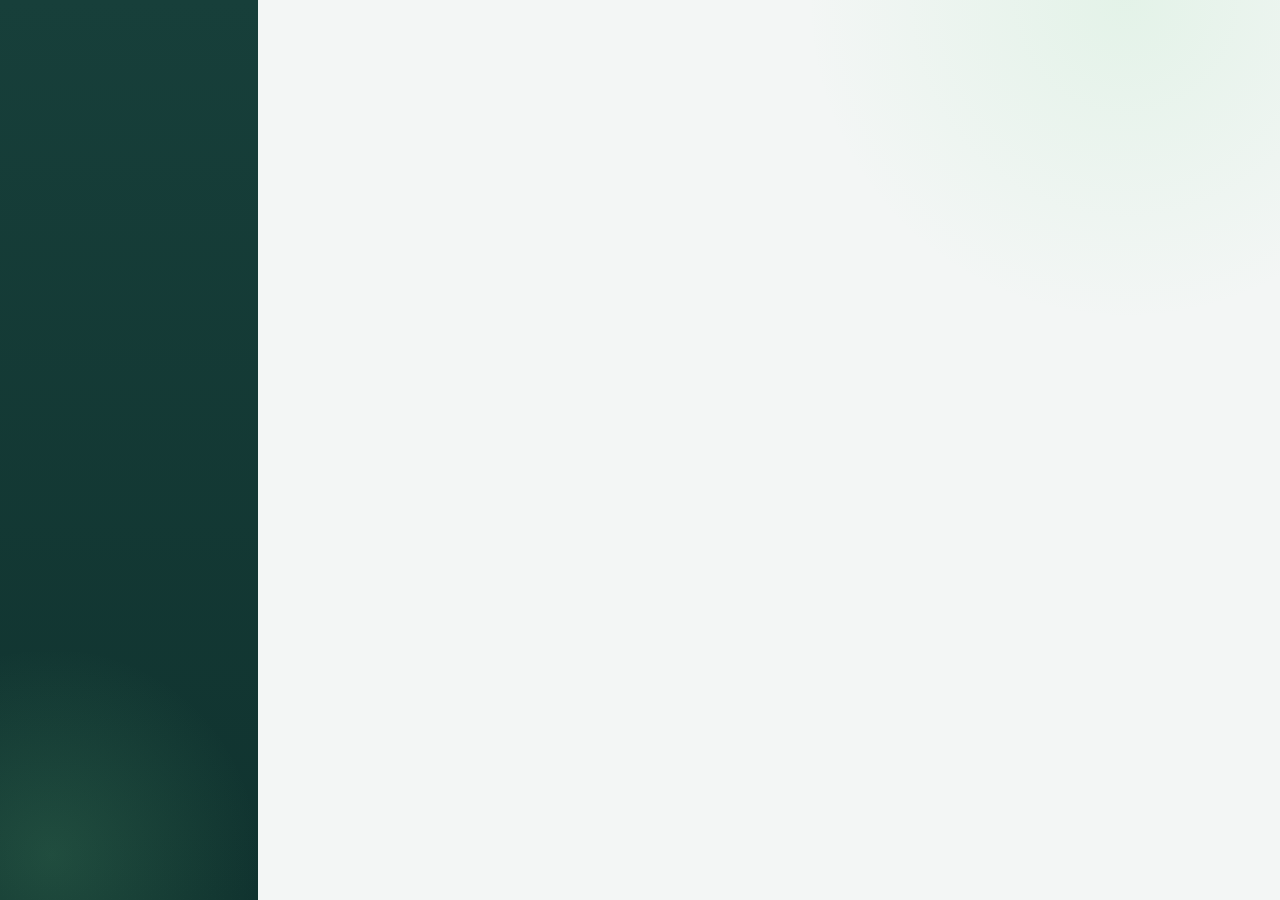
==== 07. 배포·검증 (GitHub Pages)/site/index.html @ 93f06fac "feat: add GitHub Pages deploy and verification stage" ====
<!doctype html>
<html lang="en">
  <head>
    <meta charset="utf-8" />
    <meta name="viewport" content="width=device-width, initial-scale=1" />
    <meta
      name="description"
      content="AIoT Platform prototype for reviewing device operations, alerts, firmware campaigns, and reporting workflows."
    />
    <meta name="theme-color" content="#173f3a" />
    <title>AIoT Platform · Prototype</title>
    <link rel="stylesheet" href="./assets/css/styles.css" />
  </head>
  <body>
    <a class="skip-link" href="#main-content">Skip to main content</a>
    <div class="app-shell" id="app-shell">
      <aside class="sidebar" id="sidebar" aria-label="Primary navigation"></aside>
      <main class="main-content" id="main-content" tabindex="-1"></main>
    </div>
    <div class="toast-region" id="toast-region" aria-live="polite" aria-atomic="true"></div>
    <noscript>
      <p class="noscript-message">This prototype needs JavaScript to render the interactive demo.</p>
    </noscript>
    <script type="module" src="./assets/js/app.js"></script>
  </body>
</html>
---- 07. 배포·검증 (GitHub Pages)/site/assets/css/styles.css ----
:root {
  --canvas: #f3f6f5;
  --surface: #ffffff;
  --surface-muted: #f8faf9;
  --nav: #173f3a;
  --nav-deep: #10332f;
  --ink: #17302c;
  --muted: #6c7f7a;
  --line: #dfe8e5;
  --line-strong: #c8d8d3;
  --lime: #7bdc93;
  --lime-deep: #2f9c57;
  --blue: #4b8cd8;
  --amber: #e8a03a;
  --red: #d95c5c;
  --violet: #7e6cd4;
  --shadow-sm: 0 3px 10px rgba(18, 52, 47, 0.06);
  --shadow-md: 0 16px 40px rgba(18, 52, 47, 0.13);
  --radius-lg: 18px;
  --radius-md: 12px;
  --sidebar-width: 258px;
  --transition: 160ms ease;
  font-family:
    Inter,
    ui-sans-serif,
    system-ui,
    -apple-system,
    BlinkMacSystemFont,
    "Segoe UI",
    sans-serif;
  color: var(--ink);
  background: var(--canvas);
}

* {
  box-sizing: border-box;
}

html {
  min-width: 320px;
  background: var(--canvas);
}

body {
  min-height: 100vh;
  margin: 0;
  background:
    radial-gradient(circle at 88% 0%, rgba(123, 220, 147, 0.13), transparent 20rem),
    var(--canvas);
  font-size: 14px;
  line-height: 1.45;
}

button,
input,
select {
  font: inherit;
}

button {
  cursor: pointer;
}

button:focus-visible,
a:focus-visible,
input:focus-visible,
select:focus-visible {
  outline: 3px solid rgba(75, 140, 216, 0.45);
  outline-offset: 2px;
}

.skip-link {
  position: fixed;
  z-index: 100;
  top: -60px;
  left: 18px;
  padding: 10px 14px;
  color: #fff;
  border-radius: 8px;
  background: var(--blue);
  font-weight: 800;
  transition: top var(--transition);
}

.skip-link:focus {
  top: 18px;
}

.app-shell {
  display: grid;
  min-height: 100vh;
  grid-template-columns: var(--sidebar-width) minmax(0, 1fr);
  transition: grid-template-columns var(--transition);
}

.app-shell.is-sidebar-collapsed {
  --sidebar-width: 78px;
}

.sidebar {
  position: sticky;
  top: 0;
  display: flex;
  height: 100vh;
  min-height: 540px;
  flex-direction: column;
  padding: 18px 13px;
  overflow: hidden;
  color: rgba(255, 255, 255, 0.86);
  background:
    radial-gradient(circle at 20% 95%, rgba(123, 220, 147, 0.15), transparent 13rem),
    linear-gradient(180deg, var(--nav), var(--nav-deep));
}

.brand {
  display: flex;
  min-width: 218px;
  align-items: center;
  gap: 11px;
  margin: 2px 6px 28px;
  color: #fff;
  font-weight: 800;
  letter-spacing: -0.03em;
}

.brand-mark {
  display: grid;
  width: 34px;
  height: 34px;
  flex: 0 0 auto;
  place-items: center;
  color: var(--nav);
  border-radius: 10px;
  background: var(--lime);
  box-shadow: 0 7px 18px rgba(0, 0, 0, 0.14);
  font-size: 15px;
}

.brand-copy {
  display: grid;
  line-height: 1.08;
}

.brand-copy strong {
  font-size: 16px;
}

.brand-copy small {
  margin-top: 4px;
  color: rgba(255, 255, 255, 0.55);
  font-size: 10px;
  font-weight: 700;
  letter-spacing: 0.08em;
  text-transform: uppercase;
}

.side-nav {
  display: grid;
  gap: 5px;
}

.nav-button {
  display: flex;
  width: 100%;
  min-width: 218px;
  align-items: center;
  gap: 12px;
  padding: 11px 12px;
  color: rgba(255, 255, 255, 0.77);
  border: 0;
  border-radius: 10px;
  background: transparent;
  font-size: 13px;
  font-weight: 700;
  text-align: left;
  transition: color var(--transition), background var(--transition);
}

.nav-button:hover {
  color: #fff;
  background: rgba(255, 255, 255, 0.08);
}

.nav-button.is-active {
  color: #fff;
  background: rgba(123, 220, 147, 0.16);
  box-shadow: inset 3px 0 0 var(--lime);
}

.nav-icon {
  display: grid;
  width: 22px;
  flex: 0 0 22px;
  place-items: center;
  color: var(--lime);
  font-size: 16px;
}

.sidebar-footer {
  display: grid;
  gap: 11px;
  min-width: 218px;
  margin-top: auto;
  padding: 15px 10px 5px;
  border-top: 1px solid rgba(255, 255, 255, 0.13);
}

.sidebar-footer p {
  margin: 0;
  color: rgba(255, 255, 255, 0.54);
  font-size: 11px;
}

.sidebar-toggle {
  display: inline-flex;
  width: max-content;
  align-items: center;
  gap: 7px;
  padding: 7px 9px;
  color: #fff;
  border: 1px solid rgba(255, 255, 255, 0.2);
  border-radius: 8px;
  background: rgba(255, 255, 255, 0.08);
  font-size: 11px;
  font-weight: 800;
}

.app-shell.is-sidebar-collapsed .brand-copy,
.app-shell.is-sidebar-collapsed .nav-label,
.app-shell.is-sidebar-collapsed .sidebar-footer p,
.app-shell.is-sidebar-collapsed .sidebar-toggle span {
  visibility: hidden;
}

.app-shell.is-sidebar-collapsed .brand,
.app-shell.is-sidebar-collapsed .nav-button,
.app-shell.is-sidebar-collapsed .sidebar-footer {
  min-width: 0;
}

.app-shell.is-sidebar-collapsed .brand {
  justify-content: center;
  margin-right: 0;
  margin-left: 0;
}

.app-shell.is-sidebar-collapsed .nav-button {
  justify-content: center;
  padding-right: 7px;
  padding-left: 7px;
}

.app-shell.is-sidebar-collapsed .sidebar-footer {
  padding-right: 0;
  padding-left: 0;
}

.main-content {
  min-width: 0;
  padding: 26px clamp(20px, 3vw, 46px) 56px;
}

.page-head {
  display: flex;
  align-items: flex-start;
  justify-content: space-between;
  gap: 20px;
  margin-bottom: 25px;
}

.page-kicker {
  margin: 0 0 6px;
  color: var(--lime-deep);
  font-size: 11px;
  font-weight: 900;
  letter-spacing: 0.12em;
  text-transform: uppercase;
}

.page-title {
  margin: 0;
  color: var(--ink);
  font-size: clamp(26px, 3.3vw, 34px);
  line-height: 1.12;
  letter-spacing: -0.052em;
}

.page-subtitle {
  max-width: 680px;
  margin: 9px 0 0;
  color: var(--muted);
  font-size: 14px;
}

.head-actions {
  display: flex;
  flex: 0 0 auto;
  align-items: center;
  gap: 9px;
}

.demo-badge {
  display: inline-flex;
  align-items: center;
  gap: 7px;
  padding: 8px 10px;
  color: #765011;
  border: 1px solid #f0d69d;
  border-radius: 99px;
  background: #fff8e8;
  font-size: 11px;
  font-weight: 800;
  white-space: nowrap;
}

.demo-badge::before {
  width: 7px;
  height: 7px;
  border-radius: 50%;
  background: var(--amber);
  content: "";
}

.icon-button,
.secondary-button,
.primary-button,
.danger-button {
  display: inline-flex;
  min-height: 37px;
  align-items: center;
  justify-content: center;
  gap: 7px;
  padding: 8px 12px;
  border-radius: 9px;
  font-size: 12px;
  font-weight: 800;
  transition: transform var(--transition), box-shadow var(--transition), background var(--transition);
}

.icon-button:hover,
.secondary-button:hover,
.primary-button:hover,
.danger-button:hover {
  transform: translateY(-1px);
}

.icon-button {
  width: 37px;
  padding: 0;
  color: var(--ink);
  border: 1px solid var(--line-strong);
  background: var(--surface);
}

.secondary-button {
  color: var(--ink);
  border: 1px solid var(--line-strong);
  background: var(--surface);
}

.primary-button {
  color: #0f332a;
  border: 1px solid #70c987;
  background: var(--lime);
  box-shadow: 0 6px 14px rgba(47, 156, 87, 0.18);
}

.danger-button {
  color: #fff;
  border: 1px solid #bf3f45;
  background: var(--red);
}

.panel {
  border: 1px solid var(--line);
  border-radius: var(--radius-lg);
  background: var(--surface);
  box-shadow: var(--shadow-sm);
}

.filter-panel {
  display: grid;
  grid-template-columns: repeat(4, minmax(0, 1fr));
  gap: 11px;
  margin-bottom: 18px;
  padding: 15px;
}

.field {
  display: grid;
  gap: 6px;
}

.field label {
  color: var(--muted);
  font-size: 10px;
  font-weight: 900;
  letter-spacing: 0.07em;
  text-transform: uppercase;
}

.field input,
.field select {
  width: 100%;
  min-height: 39px;
  padding: 8px 10px;
  color: var(--ink);
  border: 1px solid var(--line-strong);
  border-radius: 8px;
  outline: 0;
  background: var(--surface);
}

.field input::placeholder {
  color: #9aaba6;
}

.metrics-grid {
  display: grid;
  grid-template-columns: repeat(4, minmax(0, 1fr));
  gap: 14px;
  margin-bottom: 18px;
}

.metric-card {
  min-height: 138px;
  padding: 18px;
  overflow: hidden;
  border: 1px solid var(--line);
  border-radius: var(--radius-md);
  background: var(--surface);
  box-shadow: var(--shadow-sm);
}

.metric-label {
  display: flex;
  align-items: center;
  justify-content: space-between;
  gap: 8px;
  color: var(--muted);
  font-size: 12px;
  font-weight: 800;
}

.metric-label span {
  display: grid;
  width: 26px;
  height: 26px;
  place-items: center;
  color: var(--metric);
  border-radius: 8px;
  background: var(--metric-soft);
}

.metric-value {
  margin: 19px 0 3px;
  color: var(--ink);
  font-size: 30px;
  font-weight: 850;
  letter-spacing: -0.06em;
}

.metric-note {
  margin: 0;
  color: var(--muted);
  font-size: 11px;
}

.metric-fleet {
  --metric: var(--blue);
  --metric-soft: #eaf3ff;
}

.metric-critical {
  --metric: var(--red);
  --metric-soft: #fff0f0;
}

.metric-online {
  --metric: var(--lime-deep);
  --metric-soft: #e9f8ee;
}

.metric-firmware {
  --metric: var(--violet);
  --metric-soft: #f1efff;
}

.dashboard-grid {
  display: grid;
  grid-template-columns: minmax(0, 1.35fr) minmax(260px, 0.65fr);
  gap: 18px;
}

.panel-head {
  display: flex;
  align-items: center;
  justify-content: space-between;
  gap: 12px;
  padding: 18px 19px 13px;
}

.panel-head h2 {
  margin: 0;
  font-size: 16px;
  letter-spacing: -0.025em;
}

.panel-head p {
  margin: 3px 0 0;
  color: var(--muted);
  font-size: 11px;
}

.panel-link {
  padding: 4px 0;
  color: var(--lime-deep);
  border: 0;
  background: transparent;
  font-size: 11px;
  font-weight: 900;
}

.device-risk-list,
.alert-list {
  display: grid;
  gap: 1px;
  padding: 0 9px 10px;
}

.risk-row,
.alert-row {
  display: grid;
  width: 100%;
  grid-template-columns: minmax(0, 1fr) auto;
  gap: 12px;
  align-items: center;
  padding: 12px 10px;
  color: inherit;
  border: 0;
  border-radius: 10px;
  background: transparent;
  text-align: left;
}

.risk-row:hover,
.alert-row:hover {
  background: var(--surface-muted);
}

.row-title {
  overflow: hidden;
  font-size: 12px;
  font-weight: 850;
  text-overflow: ellipsis;
  white-space: nowrap;
}

.row-meta {
  margin-top: 3px;
  overflow: hidden;
  color: var(--muted);
  font-size: 11px;
  text-overflow: ellipsis;
  white-space: nowrap;
}

.risk-number {
  min-width: 40px;
  color: var(--red);
  font-size: 13px;
  font-weight: 900;
  text-align: right;
}

.risk-track {
  width: 100%;
  height: 5px;
  margin-top: 8px;
  overflow: hidden;
  border-radius: 99px;
  background: #e9efed;
}

.risk-fill {
  height: 100%;
  border-radius: inherit;
  background: linear-gradient(90deg, var(--amber), var(--red));
}

.severity-dot {
  display: inline-block;
  width: 8px;
  height: 8px;
  margin-right: 7px;
  border-radius: 50%;
}

.severity-critical {
  background: var(--red);
}

.severity-warning {
  background: var(--amber);
}

.severity-info {
  background: var(--blue);
}

.status-badge {
  display: inline-flex;
  align-items: center;
  gap: 5px;
  padding: 4px 7px;
  border-radius: 99px;
  font-size: 10px;
  font-weight: 900;
  text-transform: capitalize;
}

.status-badge::before {
  width: 6px;
  height: 6px;
  border-radius: 50%;
  background: currentColor;
  content: "";
}

.status-healthy,
.status-resolved,
.status-completed {
  color: #27884b;
  background: #e8f8ee;
}

.status-warning,
.status-in-progress {
  color: #9d6413;
  background: #fff4df;
}

.status-critical,
.status-open,
.status-failed {
  color: #b63d45;
  background: #fff0f1;
}

.status-offline {
  color: #6d7473;
  background: #edf0ef;
}

.table-panel {
  overflow: hidden;
}

.table-scroll {
  overflow-x: auto;
}

table {
  width: 100%;
  min-width: 760px;
  border-collapse: collapse;
  font-size: 12px;
}

th,
td {
  padding: 13px 16px;
  border-top: 1px solid var(--line);
  text-align: left;
  white-space: nowrap;
}

th {
  color: var(--muted);
  background: var(--surface-muted);
  font-size: 10px;
  font-weight: 900;
  letter-spacing: 0.06em;
  text-transform: uppercase;
}

tbody tr {
  transition: background var(--transition);
}

tbody tr:hover {
  background: #fbfcfc;
}

.table-link {
  color: var(--ink);
  border: 0;
  background: transparent;
  font-weight: 850;
  text-align: left;
}

.table-link:hover {
  color: var(--lime-deep);
  text-decoration: underline;
}

.muted-cell {
  color: var(--muted);
}

.empty-state {
  padding: 52px 24px;
  color: var(--muted);
  text-align: center;
}

.empty-state strong {
  display: block;
  margin-bottom: 6px;
  color: var(--ink);
}

.section-stack {
  display: grid;
  gap: 18px;
}

.screen-grid {
  display: grid;
  grid-template-columns: minmax(0, 1fr) 340px;
  gap: 18px;
}

.detail-hero {
  display: flex;
  align-items: flex-start;
  justify-content: space-between;
  gap: 20px;
  padding: 22px;
}

.detail-title {
  display: flex;
  gap: 13px;
  align-items: center;
}

.detail-title h2 {
  margin: 0;
  font-size: 22px;
  letter-spacing: -0.045em;
}

.detail-title p {
  margin: 4px 0 0;
  color: var(--muted);
  font-size: 12px;
}

.device-mark {
  display: grid;
  width: 44px;
  height: 44px;
  flex: 0 0 44px;
  place-items: center;
  color: var(--nav);
  border-radius: 14px;
  background: #dff8e6;
  font-size: 20px;
}

.summary-grid {
  display: grid;
  grid-template-columns: repeat(2, minmax(0, 1fr));
  gap: 10px;
  padding: 0 22px 22px;
}

.summary-item {
  padding: 12px;
  border: 1px solid var(--line);
  border-radius: 10px;
  background: var(--surface-muted);
}

.summary-item small {
  display: block;
  color: var(--muted);
  font-size: 10px;
  font-weight: 850;
  letter-spacing: 0.07em;
  text-transform: uppercase;
}

.summary-item b {
  display: block;
  margin-top: 6px;
  font-size: 15px;
}

.action-grid {
  display: grid;
  grid-template-columns: repeat(3, minmax(0, 1fr));
  gap: 8px;
  padding: 0 22px 22px;
}

.action-grid .secondary-button {
  min-height: 44px;
  padding: 8px;
  text-align: center;
}

.activity-list {
  display: grid;
  gap: 0;
  padding: 3px 19px 17px;
}

.activity-row {
  position: relative;
  padding: 12px 0 12px 19px;
  border-left: 1px solid var(--line-strong);
}

.activity-row::before {
  position: absolute;
  top: 18px;
  left: -4px;
  width: 7px;
  height: 7px;
  border-radius: 50%;
  background: var(--activity);
  content: "";
}

.activity-row b {
  display: block;
  font-size: 12px;
}

.activity-row span {
  display: block;
  margin-top: 3px;
  color: var(--muted);
  font-size: 11px;
}

.activity-good {
  --activity: var(--lime-deep);
}

.activity-warning {
  --activity: var(--amber);
}

.activity-info {
  --activity: var(--blue);
}

.chart-panel {
  padding-bottom: 20px;
}

.bar-chart {
  display: flex;
  height: 180px;
  align-items: end;
  gap: 12px;
  padding: 12px 21px 0;
}

.bar-group {
  display: grid;
  min-width: 0;
  flex: 1;
  gap: 8px;
  text-align: center;
}

.bar {
  min-height: 9px;
  border-radius: 7px 7px 2px 2px;
  background: linear-gradient(180deg, #a4ebaf, var(--lime-deep));
}

.bar-group small {
  overflow: hidden;
  color: var(--muted);
  font-size: 10px;
  text-overflow: ellipsis;
  white-space: nowrap;
}

.campaign-card {
  display: grid;
  grid-template-columns: 1.1fr minmax(180px, 0.8fr) auto;
  gap: 20px;
  align-items: center;
  padding: 17px 19px;
  border-top: 1px solid var(--line);
}

.campaign-card:first-of-type {
  border-top: 0;
}

.campaign-card h3 {
  margin: 0;
  font-size: 14px;
}

.campaign-card p {
  margin: 4px 0 0;
  color: var(--muted);
  font-size: 11px;
}

.progress-block {
  display: grid;
  gap: 6px;
}

.progress-meta {
  display: flex;
  justify-content: space-between;
  color: var(--muted);
  font-size: 10px;
  font-weight: 800;
}

.progress-track {
  height: 7px;
  overflow: hidden;
  border-radius: 99px;
  background: #e8eeee;
}

.progress-track span {
  display: block;
  height: 100%;
  border-radius: inherit;
  background: var(--lime-deep);
}

.report-stat-grid {
  display: grid;
  grid-template-columns: repeat(4, minmax(0, 1fr));
  gap: 12px;
}

.report-stat {
  padding: 16px;
  border: 1px solid var(--line);
  border-radius: 12px;
  background: var(--surface-muted);
}

.report-stat small {
  display: block;
  color: var(--muted);
  font-size: 10px;
  font-weight: 850;
  letter-spacing: 0.06em;
  text-transform: uppercase;
}

.report-stat b {
  display: block;
  margin-top: 8px;
  font-size: 24px;
  letter-spacing: -0.05em;
}

.settings-grid {
  display: grid;
  grid-template-columns: repeat(2, minmax(0, 1fr));
  gap: 18px;
}

.settings-list {
  display: grid;
  padding: 4px 18px 18px;
}

.settings-row {
  display: flex;
  align-items: center;
  justify-content: space-between;
  gap: 14px;
  padding: 13px 0;
  border-top: 1px solid var(--line);
}

.settings-row:first-child {
  border-top: 0;
}

.settings-row b {
  display: block;
  font-size: 12px;
}

.settings-row span {
  display: block;
  margin-top: 3px;
  color: var(--muted);
  font-size: 11px;
}

.disabled-button {
  color: #9aa8a4;
  border: 1px solid var(--line);
  border-radius: 8px;
  background: #f2f5f4;
  font-size: 11px;
  font-weight: 800;
}

.drawer-scrim {
  position: fixed;
  z-index: 20;
  inset: 0;
  background: rgba(10, 35, 31, 0.37);
}

.drawer {
  position: fixed;
  z-index: 21;
  top: 0;
  right: 0;
  display: flex;
  width: min(440px, 100%);
  height: 100vh;
  flex-direction: column;
  overflow: auto;
  border-left: 1px solid var(--line);
  background: var(--surface);
  box-shadow: -12px 0 38px rgba(10, 35, 31, 0.18);
}

.drawer-head {
  display: flex;
  align-items: flex-start;
  justify-content: space-between;
  gap: 14px;
  padding: 22px 22px 18px;
  border-bottom: 1px solid var(--line);
}

.drawer-head h2 {
  margin: 0;
  font-size: 20px;
  letter-spacing: -0.045em;
}

.drawer-head p {
  margin: 5px 0 0;
  color: var(--muted);
  font-size: 12px;
}

.drawer-body {
  display: grid;
  gap: 18px;
  padding: 21px 22px 32px;
}

.drawer-section h3 {
  margin: 0 0 9px;
  font-size: 12px;
  letter-spacing: -0.015em;
}

.drawer-section p {
  margin: 0;
  color: var(--muted);
  font-size: 12px;
}

.command-confirm {
  padding: 14px;
  color: #78500d;
  border: 1px solid #eed19a;
  border-radius: 11px;
  background: #fff8e9;
}

.command-confirm p {
  color: #78500d;
}

.command-confirm .danger-button {
  margin-top: 12px;
}

.toast-region {
  position: fixed;
  z-index: 50;
  right: 20px;
  bottom: 20px;
  display: grid;
  gap: 8px;
  width: min(370px, calc(100vw - 40px));
}

.toast {
  padding: 13px 15px;
  color: #fff;
  border-radius: 11px;
  background: #183f3a;
  box-shadow: var(--shadow-md);
  font-size: 12px;
  font-weight: 700;
}

.noscript-message {
  position: fixed;
  right: 16px;
  bottom: 16px;
  padding: 12px 15px;
  color: #fff;
  border-radius: 8px;
  background: var(--red);
}

@media (max-width: 1120px) {
  .filter-panel {
    grid-template-columns: repeat(2, minmax(0, 1fr));
  }

  .metrics-grid,
  .report-stat-grid {
    grid-template-columns: repeat(2, minmax(0, 1fr));
  }

  .dashboard-grid,
  .screen-grid {
    grid-template-columns: 1fr;
  }

  .settings-grid {
    grid-template-columns: 1fr;
  }
}

@media (max-width: 820px) {
  .app-shell,
  .app-shell.is-sidebar-collapsed {
    display: block;
  }

  .sidebar {
    position: fixed;
    z-index: 30;
    width: min(278px, calc(100vw - 48px));
    height: 100vh;
    transform: translateX(-105%);
    box-shadow: var(--shadow-md);
    transition: transform var(--transition);
  }

  .app-shell.is-mobile-menu-open .sidebar {
    transform: translateX(0);
  }

  .app-shell.is-sidebar-collapsed .brand-copy,
  .app-shell.is-sidebar-collapsed .nav-label,
  .app-shell.is-sidebar-collapsed .sidebar-footer p,
  .app-shell.is-sidebar-collapsed .sidebar-toggle span {
    visibility: visible;
  }

  .app-shell.is-sidebar-collapsed .brand,
  .app-shell.is-sidebar-collapsed .nav-button,
  .app-shell.is-sidebar-collapsed .sidebar-footer {
    min-width: 218px;
  }

  .app-shell.is-sidebar-collapsed .brand {
    justify-content: flex-start;
    margin-right: 6px;
    margin-left: 6px;
  }

  .app-shell.is-sidebar-collapsed .nav-button {
    justify-content: flex-start;
    padding-right: 12px;
    padding-left: 12px;
  }

  .app-shell.is-sidebar-collapsed .sidebar-footer {
    padding-right: 10px;
    padding-left: 10px;
  }

  .main-content {
    padding: 18px 18px 44px;
  }

  .sidebar-footer {
    display: none;
  }
}

@media (max-width: 600px) {
  .page-head {
    display: block;
  }

  .head-actions {
    margin-top: 13px;
  }

  .head-actions .demo-badge {
    max-width: calc(100vw - 132px);
    white-space: normal;
  }

  .filter-panel,
  .metrics-grid,
  .report-stat-grid,
  .summary-grid,
  .action-grid {
    grid-template-columns: 1fr;
  }

  .filter-panel {
    padding: 13px;
  }

  .campaign-card {
    grid-template-columns: 1fr;
    gap: 12px;
  }

  .detail-hero {
    display: block;
  }

  .detail-hero .status-badge {
    margin-top: 14px;
  }

  .page-title {
    font-size: 28px;
  }

  .drawer {
    width: 100%;
  }
}
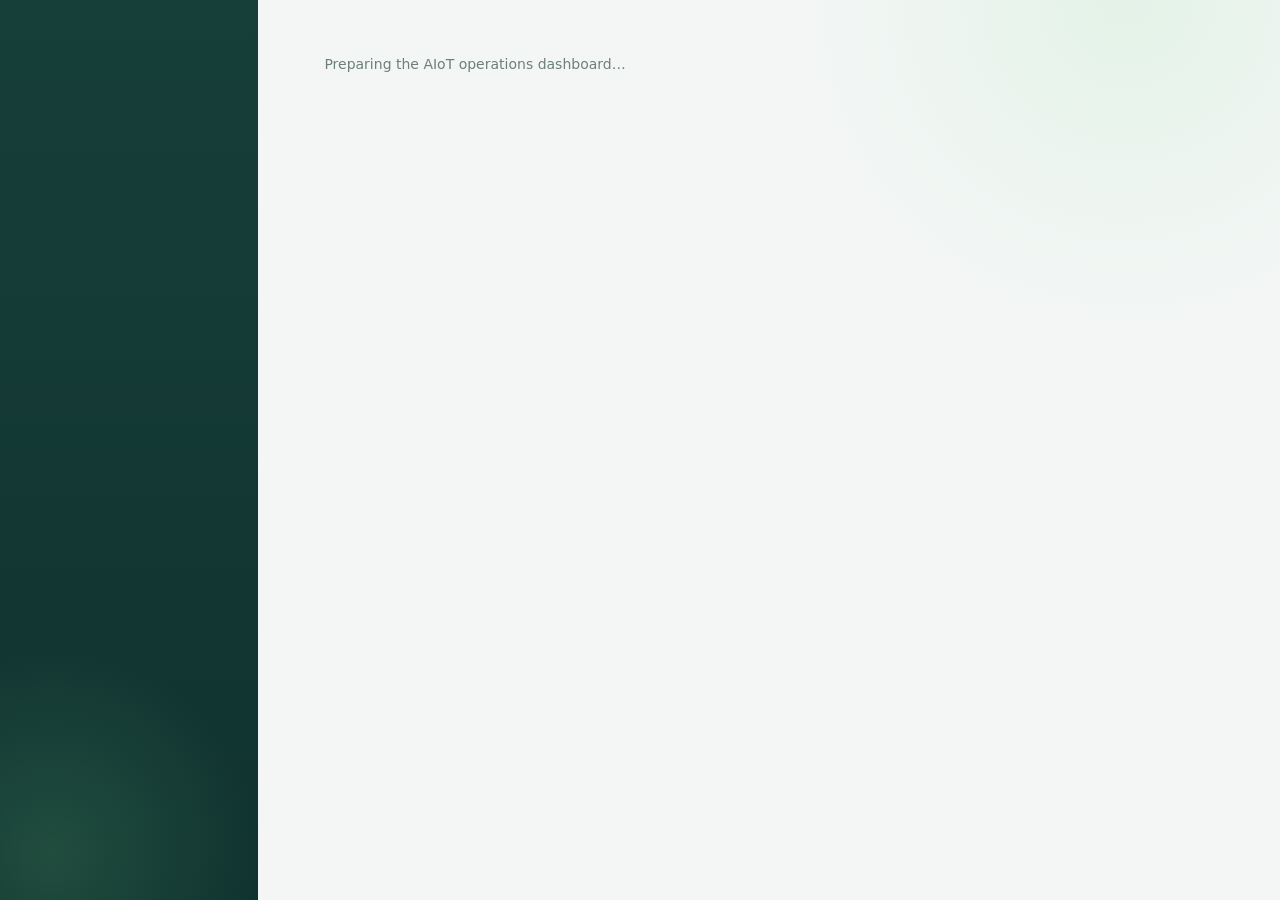
==== commit 646acceb: "fix: restore GitHub Pages dashboard rendering" ====
--- a/07. 배포·검증 (GitHub Pages)/site/index.html
+++ b/07. 배포·검증 (GitHub Pages)/site/index.html
@@ -15,12 +15,15 @@
     <a class="skip-link" href="#main-content">Skip to main content</a>
     <div class="app-shell" id="app-shell">
       <aside class="sidebar" id="sidebar" aria-label="Primary navigation"></aside>
-      <main class="main-content" id="main-content" tabindex="-1"></main>
+      <main class="main-content" id="main-content" tabindex="-1">
+        <p class="app-loading" aria-live="polite">Preparing the AIoT operations dashboard…</p>
+      </main>
     </div>
     <div class="toast-region" id="toast-region" aria-live="polite" aria-atomic="true"></div>
     <noscript>
       <p class="noscript-message">This prototype needs JavaScript to render the interactive demo.</p>
     </noscript>
-    <script type="module" src="./assets/js/app.js"></script>
+    <script defer src="./assets/js/data.js?v=20260722-2"></script>
+    <script defer src="./assets/js/app.js?v=20260722-2"></script>
   </body>
 </html>
--- a/07. 배포·검증 (GitHub Pages)/site/assets/css/styles.css
+++ b/07. 배포·검증 (GitHub Pages)/site/assets/css/styles.css
@@ -1125,6 +1125,12 @@
   background: var(--red);
 }
 
+.app-loading {
+  margin: 28px;
+  color: var(--muted);
+  font-size: 14px;
+}
+
 @media (max-width: 1120px) {
   .filter-panel {
     grid-template-columns: repeat(2, minmax(0, 1fr));
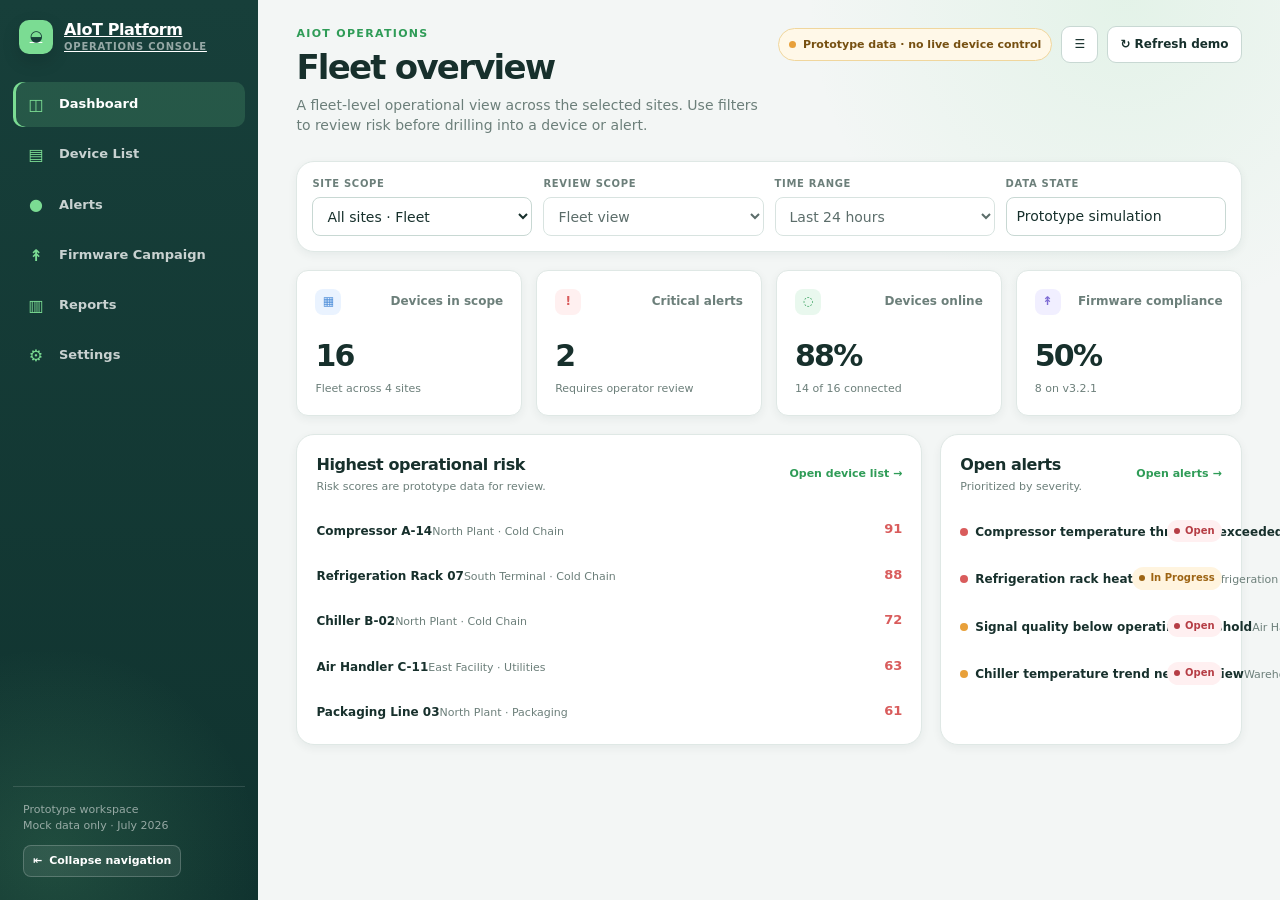
==== commit 9e992372: "fix: isolate deploy scripts" ====
--- a/07. 배포·검증 (GitHub Pages)/site/index.html
+++ b/07. 배포·검증 (GitHub Pages)/site/index.html
@@ -23,7 +23,7 @@
     <noscript>
       <p class="noscript-message">This prototype needs JavaScript to render the interactive demo.</p>
     </noscript>
-    <script defer src="./assets/js/data.js?v=20260722-2"></script>
-    <script defer src="./assets/js/app.js?v=20260722-2"></script>
+    <script defer src="./assets/js/data.js?v=20260722-3"></script>
+    <script defer src="./assets/js/app.js?v=20260722-3"></script>
   </body>
 </html>
